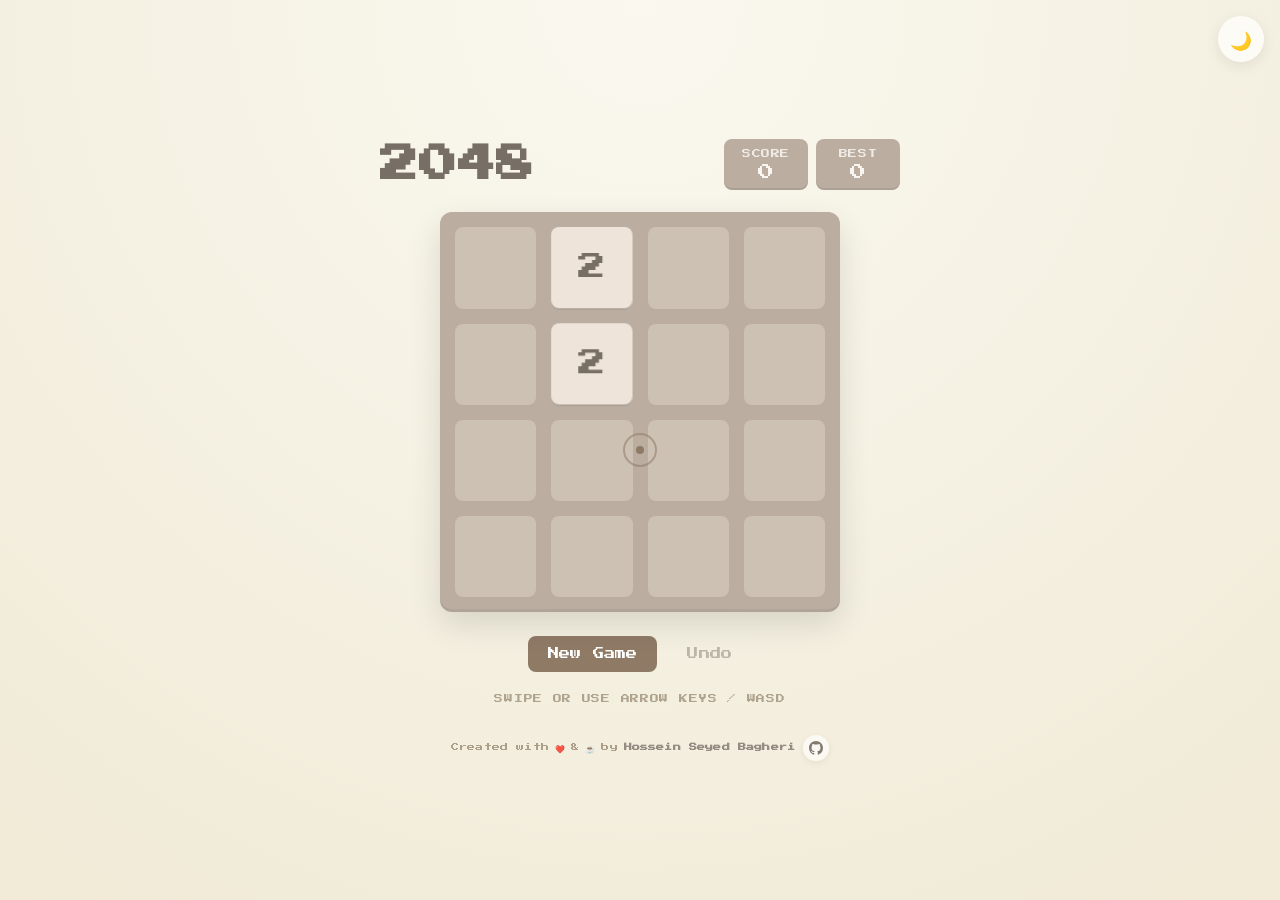
==== one-file-HTML/index.html @ 65c76508 "Create index.html" ====
<!DOCTYPE html>
<html lang="en">
<head>
  <meta charset="UTF-8">
  <meta
    name="viewport"
    content="width=device-width, initial-scale=1.0, maximum-scale=1.0, user-scalable=no, viewport-fit=cover"
  >

  <meta name="theme-color" content="#faf8ef" id="theme-color">
  <meta name="color-scheme" content="light dark">

  <title>2048</title>

  <link rel="preconnect" href="https://fonts.googleapis.com">
  <link rel="preconnect" href="https://fonts.gstatic.com" crossorigin>
  <link
    href="https://fonts.googleapis.com/css2?family=Press+Start+2P&display=swap"
    rel="stylesheet"
  >

  <style>
    /* =========================================================
       THEME VARIABLES
       ========================================================= */

    :root {
      --bg-1: #faf8ef;
      --bg-2: #f0ead6;

      --grid: #bbada0;
      --cell: #cdc1b4;

      --text: #776e65;
      --text-light: #f9f6f2;

      --btn-bg: #8f7a66;
      --btn-hover: #7f6a56;
      --btn-text: #ffffff;

      --credit: #a39680;

      --icon-bg: rgba(255, 255, 255, 0.7);
      --icon-color: #776e65;

      --icon-hover-bg: #8f7a66;
      --icon-hover-color: #ffffff;

      --selection-bg: #edc22e;
      --selection-color: #776e65;

      --board: 400px;
      --pad: 15px;
      --gap: 15px;
      --radius: 8px;

      --safe-top: env(safe-area-inset-top, 0px);
      --safe-right: env(safe-area-inset-right, 0px);
      --safe-bottom: env(safe-area-inset-bottom, 0px);
      --safe-left: env(safe-area-inset-left, 0px);
    }

    body.dark {
      --bg-1: #1a1814;
      --bg-2: #0f0e0b;

      --grid: #3a342c;
      --cell: #2a251f;

      --text: #e8ddc9;
      --text-light: #f9f6f2;

      --btn-bg: #4a4238;
      --btn-hover: #5a5248;
      --btn-text: #f0ead6;

      --credit: #8a7f6a;

      --icon-bg: rgba(255, 255, 255, 0.08);
      --icon-color: #e8ddc9;

      --icon-hover-bg: #4a4238;
      --icon-hover-color: #f0ead6;
    }

    /* =========================================================
       RESET
       ========================================================= */

    *,
    *::before,
    *::after {
      box-sizing: border-box;
      margin: 0;
      padding: 0;
    }

    html {
      min-height: 100%;
      background: var(--bg-2);
      overflow-x: hidden;
    }

    body {
      min-height: 100vh;
      min-height: 100dvh;

      padding:
        calc(20px + var(--safe-top))
        calc(16px + var(--safe-right))
        calc(20px + var(--safe-bottom))
        calc(16px + var(--safe-left));

      display: flex;
      flex-direction: column;
      align-items: center;
      justify-content: center;

      background:
        radial-gradient(
          circle at 50% 0%,
          var(--bg-1) 0%,
          var(--bg-2) 100%
        );

      color: var(--text);
      font-family: "Press Start 2P", cursive;

      -webkit-font-smoothing: antialiased;
      -webkit-tap-highlight-color: transparent;

      touch-action: manipulation;

      user-select: none;
      -webkit-user-select: none;

      transition:
        background 0.5s ease,
        color 0.5s ease;

      overflow-x: hidden;
    }

    ::selection {
      background: var(--selection-bg);
      color: var(--selection-color);
    }

    ::-moz-selection {
      background: var(--selection-bg);
      color: var(--selection-color);
    }

    button {
      font: inherit;
      border: 0;
      background: none;
      cursor: pointer;
      -webkit-tap-highlight-color: transparent;
    }

    button:focus-visible,
    a:focus-visible {
      outline: 3px solid var(--selection-bg);
      outline-offset: 3px;
    }

    button:disabled {
      opacity: 0.45;
      cursor: not-allowed;
      transform: none !important;
      box-shadow: none !important;
    }

    /* =========================================================
       CUSTOM CURSOR
       ========================================================= */

    .cursor-dot,
    .cursor-ring {
      display: none;

      position: fixed;
      top: 0;
      left: 0;

      pointer-events: none;
      z-index: 9999;

      transform: translate(-50%, -50%);
    }

    .cursor-dot {
      width: 8px;
      height: 8px;

      background: var(--btn-bg);
      border-radius: 50%;

      transition:
        width 0.2s ease,
        height 0.2s ease,
        background 0.3s ease;
    }

    .cursor-ring {
      width: 34px;
      height: 34px;

      border: 2px solid var(--btn-bg);
      border-radius: 50%;

      z-index: 9998;
      opacity: 0.55;

      transition:
        width 0.2s ease,
        height 0.2s ease,
        background 0.3s ease,
        border-color 0.3s ease;
    }

    body.cursor-hover .cursor-ring {
      width: 52px;
      height: 52px;
      background: rgba(143, 122, 102, 0.12);
    }

    body.cursor-hover .cursor-dot {
      width: 12px;
      height: 12px;
    }

    @media (min-width: 900px) and (hover: hover) and (pointer: fine) {
      body,
      button,
      a {
        cursor: none;
      }

      .cursor-dot,
      .cursor-ring {
        display: block;
      }
    }

    /* =========================================================
       THEME BUTTON
       ========================================================= */

    .theme-btn {
      position: fixed;

      top: calc(16px + var(--safe-top));
      right: calc(16px + var(--safe-right));

      width: 46px;
      height: 46px;

      display: flex;
      align-items: center;
      justify-content: center;

      background: var(--icon-bg);
      color: var(--icon-color);

      border-radius: 50%;

      font-size: 1.1rem;
      line-height: 1;

      backdrop-filter: blur(8px);
      -webkit-backdrop-filter: blur(8px);

      box-shadow:
        0 4px 14px rgba(0, 0, 0, 0.08);

      z-index: 50;

      transition:
        transform 0.25s ease,
        background 0.25s ease,
        color 0.25s ease;
    }

    .theme-btn:hover {
      transform: scale(1.1) rotate(-12deg);
      background: var(--icon-hover-bg);
      color: var(--icon-hover-color);
    }

    .theme-btn:active {
      transform: scale(0.94);
    }

    /* =========================================================
       APP
       ========================================================= */

    .app {
      display: flex;
      flex-direction: column;
      align-items: center;

      width: 100%;
      max-width: 520px;

      gap: clamp(14px, 3vw, 22px);
    }

    /* =========================================================
       HEADER
       ========================================================= */

    .header {
      display: flex;
      align-items: center;
      justify-content: space-between;

      width: 100%;

      gap: 12px;
      min-width: 0;
    }

    .title {
      font-size: clamp(1.6rem, 6vw, 2.4rem);

      color: var(--text);

      letter-spacing: 0.02em;
      line-height: 1.1;
    }

    .scores {
      display: flex;
      gap: 8px;
      flex-shrink: 0;
    }

    .score-box {
      position: relative;

      background: var(--grid);
      color: var(--text-light);

      padding: 10px 14px;
      border-radius: 8px;

      min-width: 84px;

      text-align: center;

      box-shadow:
        inset 0 -2px 0 rgba(0, 0, 0, 0.08);
    }

    .score-label {
      display: block;

      font-size: 0.55rem;
      letter-spacing: 0.06em;

      margin-bottom: 6px;

      opacity: 0.85;
    }

    .score-value {
      display: block;

      font-size: 1rem;
      line-height: 1;

      transition: transform 0.2s ease;
    }

    .score-value.bump {
      animation: score-bump 0.28s ease;
    }

    @keyframes score-bump {
      0% {
        transform: scale(1);
      }

      50% {
        transform: scale(1.22);
      }

      100% {
        transform: scale(1);
      }
    }

    /* =========================================================
       SCORE FLOAT
       ========================================================= */

    .score-float {
      position: absolute;

      left: 50%;
      top: 8px;

      transform: translateX(-50%);

      font-size: 0.7rem;

      color: var(--text-light);

      font-weight: bold;

      pointer-events: none;
      white-space: nowrap;

      animation: score-float 0.7s ease-out forwards;
    }

    @keyframes score-float {
      0% {
        opacity: 0;
        transform: translate(-50%, 0);
      }

      20% {
        opacity: 1;
      }

      100% {
        opacity: 0;
        transform: translate(-50%, -22px);
      }
    }

    /* =========================================================
       BOARD
       ========================================================= */

    .board {
      position: relative;

      width: var(--board);
      height: var(--board);

      padding: var(--pad);

      background: var(--grid);

      border-radius: 12px;

      display: grid;

      grid-template-columns: repeat(4, 1fr);
      grid-template-rows: repeat(4, 1fr);

      gap: var(--gap);

      touch-action: none;

      box-shadow:
        0 12px 32px rgba(0, 0, 0, 0.12),
        inset 0 -3px 0 rgba(0, 0, 0, 0.06);

      transition:
        background 0.5s ease,
        box-shadow 0.5s ease;

      overflow: hidden;
    }

    .cell {
      background: var(--cell);

      border-radius: 8px;

      transition:
        background 0.5s ease;
    }

    /* =========================================================
       TILE LAYER
       ========================================================= */

    .tiles {
      position: absolute;

      inset: 0;

      pointer-events: none;

      border-radius: 12px;

      overflow: hidden;
    }

    .tile {
      position: absolute;

      top: 0;
      left: 0;

      width: 0;
      height: 0;

      transition:
        transform 120ms ease-in-out;

      will-change: transform;
    }

    .tile-inner {
      width: 100%;
      height: 100%;

      display: flex;

      align-items: center;
      justify-content: center;

      border-radius: 8px;

      line-height: 1;
      letter-spacing: -0.02em;

      font-size: var(--tile-font-size, 24px);

      box-shadow:
        0 2px 0 rgba(0, 0, 0, 0.08);

      backface-visibility: hidden;

      transition:
        background 0.5s ease,
        color 0.5s ease;
    }

    /* =========================================================
       TILE COLORS
       ========================================================= */

    .tile-2 .tile-inner {
      background: #eee4da;
      color: #776e65;
    }

    .tile-4 .tile-inner {
      background: #ede0c8;
      color: #776e65;
    }

    .tile-8 .tile-inner {
      background: #f2b179;
      color: #f9f6f2;
    }

    .tile-16 .tile-inner {
      background: #f59563;
      color: #f9f6f2;
    }

    .tile-32 .tile-inner {
      background: #f67c5f;
      color: #f9f6f2;
    }

    .tile-64 .tile-inner {
      background: #f65e3b;
      color: #f9f6f2;
    }

    .tile-128 .tile-inner {
      background: #edcf72;
      color: #f9f6f2;
    }

    .tile-256 .tile-inner {
      background: #edcc61;
      color: #f9f6f2;
    }

    .tile-512 .tile-inner {
      background: #edc850;
      color: #f9f6f2;
    }

    .tile-1024 .tile-inner {
      background: #edc53f;
      color: #f9f6f2;
    }

    .tile-2048 .tile-inner {
      background: #edc22e;
      color: #f9f6f2;

      box-shadow:
        0 0 24px rgba(237, 194, 46, 0.6),
        0 0 48px rgba(237, 194, 46, 0.3);
    }

    .tile-4096 .tile-inner {
      background: #3c3a32;
      color: #f9f6f2;
    }

    .tile-8192 .tile-inner {
      background: #1e1c18;
      color: #f9f6f2;
    }

    /* =========================================================
       TILE ANIMATIONS
       ========================================================= */

    .tile-new .tile-inner {
      animation: tile-appear 180ms ease-out;
    }

    @keyframes tile-appear {
      from {
        opacity: 0;
        transform: scale(0.4);
      }

      to {
        opacity: 1;
        transform: scale(1);
      }
    }

    .tile-merged .tile-inner {
      animation: tile-pop 220ms ease-out;
    }

    @keyframes tile-pop {
      0% {
        transform: scale(1);
      }

      45% {
        transform: scale(1.18);
      }

      100% {
        transform: scale(1);
      }
    }

    /* =========================================================
       MESSAGE OVERLAY
       ========================================================= */

    .message {
      position: absolute;

      inset: 0;

      display: flex;

      flex-direction: column;

      align-items: center;
      justify-content: center;

      gap: 20px;

      background: rgba(238, 228, 218, 0.82);

      backdrop-filter: blur(4px);
      -webkit-backdrop-filter: blur(4px);

      border-radius: 12px;

      z-index: 30;

      opacity: 0;
      visibility: hidden;
      pointer-events: none;

      transition:
        opacity 0.3s ease,
        visibility 0.3s ease;
    }

    body.dark .message {
      background: rgba(26, 24, 20, 0.85);
    }

    .message.active {
      opacity: 1;
      visibility: visible;
      pointer-events: auto;
    }

    .message-text {
      font-size: clamp(1.1rem, 4vw, 1.4rem);

      color: var(--text);

      text-align: center;

      padding: 0 12px;

      line-height: 1.4;
    }

    .message-buttons {
      display: flex;

      flex-wrap: wrap;

      gap: 8px;

      justify-content: center;

      padding: 0 12px;
    }

    /* =========================================================
       BUTTONS
       ========================================================= */

    .btn {
      background: var(--btn-bg);
      color: var(--btn-text);

      padding: 12px 20px;

      border-radius: 8px;

      font-size: 0.7rem;
      line-height: 1;

      letter-spacing: 0.02em;

      transition:
        background 0.2s ease,
        transform 0.15s ease,
        box-shadow 0.2s ease;
    }

    .btn:hover {
      background: var(--btn-hover);

      transform: translateY(-2px);

      box-shadow:
        0 6px 14px rgba(0, 0, 0, 0.14);
    }

    .btn:active {
      transform: translateY(0) scale(0.97);
    }

    .btn.secondary {
      background: transparent;

      color: var(--text);

      box-shadow:
        inset 0 0 0 2px var(--grid);
    }

    .btn.secondary:hover {
      background: var(--grid);

      color: var(--text-light);

      box-shadow:
        inset 0 0 0 2px var(--grid);
    }

    .controls {
      display: flex;

      gap: 10px;

      align-items: center;
      justify-content: center;

      flex-wrap: wrap;

      margin-top: 2px;
    }

    /* =========================================================
       HINT
       ========================================================= */

    .hint {
      color: var(--credit);

      font-size: 0.55rem;

      letter-spacing: 0.08em;

      text-transform: uppercase;

      text-align: center;

      opacity: 0.85;
    }

    /* =========================================================
       CREDIT
       ========================================================= */

    .credit {
      display: inline-flex;

      flex-wrap: wrap;

      align-items: center;
      justify-content: center;

      gap: 6px;

      margin-top: clamp(4px, 2vw, 10px);

      color: var(--credit);

      font-size: 0.5rem;

      letter-spacing: 0.02em;

      line-height: 1.6;

      text-align: center;

      opacity: 0.9;
    }

    .heart,
    .coffee {
      display: inline-block;

      font-size: 1em;

      line-height: 1;

      transform-origin: center;
    }

    .heart {
      animation: heart-beat 1.8s ease-in-out infinite;
    }

    .coffee {
      animation: coffee-bob 2.6s ease-in-out infinite;
    }

    @keyframes heart-beat {
      0%,
      100% {
        transform: scale(1);
      }

      15% {
        transform: scale(1.25);
      }

      30% {
        transform: scale(1);
      }

      45% {
        transform: scale(1.15);
      }
    }

    @keyframes coffee-bob {
      0%,
      100% {
        transform: translateY(0) rotate(0deg);
      }

      40% {
        transform: translateY(-2px) rotate(-6deg);
      }

      70% {
        transform: translateY(0) rotate(3deg);
      }
    }

    .credit-name {
      color: var(--text);

      font-weight: bold;

      opacity: 0.85;
    }

    /* =========================================================
       GITHUB LINK
       ========================================================= */

    .github-link {
      display: inline-flex;

      align-items: center;
      justify-content: center;

      width: 26px;
      height: 26px;

      margin-left: 2px;

      color: var(--icon-color);

      background: var(--icon-bg);

      border-radius: 50%;

      text-decoration: none;

      box-shadow:
        0 2px 8px rgba(0, 0, 0, 0.08);

      backdrop-filter: blur(6px);
      -webkit-backdrop-filter: blur(6px);

      transition:
        transform 0.25s ease,
        background 0.25s ease,
        color 0.25s ease;
    }

    .github-link:hover {
      transform: scale(1.15) rotate(-6deg);

      background: var(--icon-hover-bg);
      color: var(--icon-hover-color);
    }

    .github-link:active {
      transform: scale(0.94);
    }

    .github-link svg {
      display: block;

      width: 14px;
      height: 14px;

      fill: currentColor;
    }

    /* =========================================================
       RESPONSIVE
       ========================================================= */

    @media (max-width: 500px) {
      :root {
        --board: 340px;
        --pad: 12px;
        --gap: 12px;
      }

      .score-box {
        min-width: 72px;
        padding: 8px 10px;
      }

      .score-value {
        font-size: 0.9rem;
      }
    }

    @media (max-width: 400px) {
      :root {
        --board: 300px;
        --pad: 10px;
        --gap: 10px;
      }

      .title {
        font-size: 1.4rem;
      }

      .score-label {
        font-size: 0.5rem;
      }

      .score-value {
        font-size: 0.85rem;
      }

      .btn {
        font-size: 0.6rem;
        padding: 10px 14px;
      }

      .credit {
        font-size: 0.45rem;
      }
    }

    @media (max-width: 340px) {
      :root {
        --board: 260px;
        --pad: 8px;
        --gap: 8px;
      }

      .credit {
        font-size: 0.42rem;
        gap: 4px;
      }

      .github-link {
        width: 22px;
        height: 22px;
      }

      .github-link svg {
        width: 12px;
        height: 12px;
      }
    }

    /* Short viewports */

    @media (max-height: 700px) and (min-width: 500px) {
      :root {
        --board: 340px;
        --pad: 12px;
        --gap: 12px;
      }
    }

    @media (max-height: 600px) {
      :root {
        --board: 280px;
        --pad: 10px;
        --gap: 10px;
      }

      .hint,
      .credit {
        font-size: 0.42rem;
      }
    }

    /* =========================================================
       REDUCED MOTION
       ========================================================= */

    @media (prefers-reduced-motion: reduce) {
      *,
      *::before,
      *::after {
        animation-duration: 0.01ms !important;
        animation-iteration-count: 1 !important;
        transition-duration: 0.01ms !important;
      }

      .heart,
      .coffee {
        animation: none;
      }

      .tile {
        transition: none;
      }
    }
  </style>
</head>

<body>

  <!-- CUSTOM CURSOR -->
  <div
    class="cursor-dot"
    id="cursor-dot"
    aria-hidden="true"
  ></div>

  <div
    class="cursor-ring"
    id="cursor-ring"
    aria-hidden="true"
  ></div>

  <!-- THEME TOGGLE -->
  <button
    type="button"
    class="theme-btn interactive"
    id="theme-btn"
    aria-label="Switch to dark theme"
    title="Switch to dark theme"
  >
    🌙
  </button>

  <main class="app">

    <!-- HEADER -->
    <header class="header">

      <h1 class="title">2048</h1>

      <div class="scores">

        <div
          class="score-box"
          id="score-box"
        >
          <span class="score-label">SCORE</span>

          <span
            class="score-value"
            id="score"
          >
            0
          </span>
        </div>

        <div class="score-box">

          <span class="score-label">BEST</span>

          <span
            class="score-value"
            id="best"
          >
            0
          </span>

        </div>

      </div>

    </header>

    <!-- BOARD -->
    <div
      class="board"
      id="board"
      role="application"
      aria-label="2048 game board"
      aria-keyshortcuts="ArrowUp ArrowDown ArrowLeft ArrowRight W A S D"
    >

      <!-- GRID CELLS -->
      <div class="cell"></div>
      <div class="cell"></div>
      <div class="cell"></div>
      <div class="cell"></div>

      <div class="cell"></div>
      <div class="cell"></div>
      <div class="cell"></div>
      <div class="cell"></div>

      <div class="cell"></div>
      <div class="cell"></div>
      <div class="cell"></div>
      <div class="cell"></div>

      <div class="cell"></div>
      <div class="cell"></div>
      <div class="cell"></div>
      <div class="cell"></div>

      <!-- TILE LAYER -->
      <div
        class="tiles"
        id="tiles"
        aria-hidden="true"
      ></div>

      <!-- MESSAGE -->
      <div
        class="message"
        id="message"
        aria-live="polite"
      >

        <p
          class="message-text"
          id="message-text"
        >
          Game Over!
        </p>

        <div class="message-buttons">

          <button
            type="button"
            class="btn"
            id="message-btn"
          >
            Try Again
          </button>

          <button
            type="button"
            class="btn secondary"
            id="continue-btn"
            hidden
          >
            Keep Going
          </button>

        </div>

      </div>

    </div>

    <!-- CONTROLS -->
    <div class="controls">

      <button
        type="button"
        class="btn interactive"
        id="new-game"
      >
        New Game
      </button>

      <button
        type="button"
        class="btn secondary interactive"
        id="undo"
        disabled
      >
        Undo
      </button>

    </div>

    <!-- HINT -->
    <p class="hint">
      Swipe or use Arrow Keys / WASD
    </p>

    <!-- CREDIT -->
    <p class="credit">

      <span>Created with</span>

      <span
        class="heart"
        role="img"
        aria-label="love"
      >
        ❤️
      </span>

      <span>&amp;</span>

      <span
        class="coffee"
        role="img"
        aria-label="coffee"
      >
        ☕
      </span>

      <span>by</span>

      <span class="credit-name">
        Hossein Seyed Bagheri
      </span>

      <a
        class="github-link interactive"
        href="https://github.com/hosseinb1111/Random-Adventure-Generator"
        target="_blank"
        rel="noopener noreferrer"
        aria-label="View project on GitHub"
        title="View on GitHub"
      >

        <svg
          xmlns="http://www.w3.org/2000/svg"
          viewBox="0 0 16 16"
          aria-hidden="true"
          focusable="false"
        >
          <path
            d="M8 0C3.58 0 0 3.58 0 8c0 3.54 2.29 6.53 5.47 7.59.4.07.55-.17.55-.38 0-.19-.01-.82-.01-1.49-2.01.37-2.53-.49-2.69-.94-.09-.23-.48-.94-.82-1.13-.28-.15-.68-.52-.01-.53.63-.01 1.08.58 1.23.82.72 1.21 1.87.87 2.33.66.07-.52.28-.87.51-1.07-1.78-.2-3.64-.89-3.64-3.95 0-.87.31-1.59.82-2.15-.08-.2-.36-1.02.08-2.12 0 0 .67-.21 2.2.82.64-.18 1.32-.27 2-.27.68 0 1.36.09 2 .27 1.53-1.04 2.2-.82 2.2-.82.44 1.1.16 1.92.08 2.12.51.56.82 1.27.82 2.15 0 3.07-1.87 3.75-3.65 3.95.29.25.54.73.54 1.48 0 1.07-.01 1.93-.01 2.2 0 .21.15.46.55.38A8.01 8.01 0 0 0 16 8c0-4.42-3.58-8-8-8z"
          />
        </svg>

      </a>

    </p>

  </main>

  <script>
    (() => {
      "use strict";

      /* =========================================================
         CONFIG
         ========================================================= */

      const SIZE = 4;

      const STORAGE_BEST = "game2048-best";
      const STORAGE_THEME = "game2048-theme";

      const SLIDE_MS = 120;

      const reducedMotion = window.matchMedia(
        "(prefers-reduced-motion: reduce)"
      ).matches;

      /* =========================================================
         DOM
         ========================================================= */

      const tilesLayer = document.getElementById("tiles");
      const boardEl = document.getElementById("board");

      const scoreEl = document.getElementById("score");
      const bestEl = document.getElementById("best");

      const scoreBoxEl = document.getElementById("score-box");

      const messageEl = document.getElementById("message");
      const messageText = document.getElementById("message-text");

      const messageBtn = document.getElementById("message-btn");
      const continueBtn = document.getElementById("continue-btn");

      const newGameBtn = document.getElementById("new-game");
      const undoBtn = document.getElementById("undo");

      const themeBtn = document.getElementById("theme-btn");
      const themeColorMeta = document.getElementById("theme-color");

      const cursorDot = document.getElementById("cursor-dot");
      const cursorRing = document.getElementById("cursor-ring");

      /* =========================================================
         STATE
         ========================================================= */

      let tiles = [];

      let nextId = 1;

      let score = 0;
      let bestScore = 0;

      let gameOver = false;
      let won = false;
      let keepPlaying = false;

      let previousState = null;

      let isAnimating = false;

      const tileEls = new Map();

      /* =========================================================
         STORAGE
         ========================================================= */

      function loadBest() {
        try {
          const raw = localStorage.getItem(STORAGE_BEST);

          const value = Number.parseInt(
            raw ?? "0",
            10
          );

          if (
            Number.isFinite(value) &&
            value >= 0
          ) {
            bestScore = value;
          }

        } catch (_) {
          // Ignore storage errors.
        }

        bestEl.textContent = bestScore.toLocaleString();
      }

      function saveBest() {
        try {
          localStorage.setItem(
            STORAGE_BEST,
            String(bestScore)
          );
        } catch (_) {
          // Ignore storage errors.
        }
      }

      function loadTheme() {
        let dark = false;

        try {
          dark =
            localStorage.getItem(STORAGE_THEME) === "dark";
        } catch (_) {
          // Ignore storage errors.
        }

        applyTheme(dark);
      }

      function saveTheme(isDark) {
        try {
          localStorage.setItem(
            STORAGE_THEME,
            isDark ? "dark" : "light"
          );
        } catch (_) {
          // Ignore storage errors.
        }
      }

      function applyTheme(isDark) {
        document.body.classList.toggle(
          "dark",
          isDark
        );

        themeBtn.textContent = isDark
          ? "☀️"
          : "🌙";

        themeBtn.setAttribute(
          "aria-label",
          isDark
            ? "Switch to light theme"
            : "Switch to dark theme"
        );

        themeBtn.setAttribute(
          "title",
          isDark
            ? "Switch to light theme"
            : "Switch to dark theme"
        );

        if (themeColorMeta) {
          themeColorMeta.content = isDark
            ? "#0f0e0b"
            : "#faf8ef";
        }
      }

      /* =========================================================
         HELPERS
         ========================================================= */

      function tileAt(row, col) {
        return (
          tiles.find(
            tile =>
              tile.row === row &&
              tile.col === col
          ) || null
        );
      }

      function tileById(id) {
        return (
          tiles.find(
            tile => tile.id === id
          ) || null
        );
      }

      /*
        IMPORTANT:
        Snapshot is created BEFORE a move mutates the board.
        This is the main Undo bug fixed from the original code.
      */

      function snapshot() {
        return {
          tiles: tiles.map(tile => ({
            id: tile.id,
            value: tile.value,
            row: tile.row,
            col: tile.col,
            isNew: false
          })),

          score,
          nextId,

          gameOver,
          won,
          keepPlaying
        };
      }

      /* =========================================================
         RANDOM TILE
         ========================================================= */

      function addRandomTile() {
        const empty = [];

        for (let row = 0; row < SIZE; row++) {
          for (let col = 0; col < SIZE; col++) {
            if (!tileAt(row, col)) {
              empty.push({ row, col });
            }
          }
        }

        if (!empty.length) {
          return null;
        }

        const spot =
          empty[
            Math.floor(
              Math.random() * empty.length
            )
          ];

        const tile = {
          id: nextId++,

          value:
            Math.random() < 0.9
              ? 2
              : 4,

          row: spot.row,
          col: spot.col,

          isNew: true
        };

        tiles.push(tile);

        return tile;
      }

      /* =========================================================
         TILE GEOMETRY
         ========================================================= */

      function getBoardGeometry() {
        const styles =
          getComputedStyle(boardEl);

        const pad =
          Number.parseFloat(
            styles.paddingLeft
          ) || 0;

        const gap =
          Number.parseFloat(
            styles.columnGap
          ) || 0;

        const cellSize =
          (
            boardEl.clientWidth -
            pad * 2 -
            gap * (SIZE - 1)
          ) / SIZE;

        return {
          pad,
          gap,
          cellSize
        };
      }

      function syncTileGeometry() {
        const {
          pad,
          gap,
          cellSize
        } = getBoardGeometry();

        for (const tile of tiles) {
          const el = tileEls.get(
            tile.id
          );

          if (!el) {
            continue;
          }

          let fontScale = 0.34;

          if (tile.value >= 10000) {
            fontScale = 0.17;
          } else if (tile.value >= 1000) {
            fontScale = 0.20;
          } else if (tile.value >= 100) {
            fontScale = 0.26;
          }

          el.style.width =
            `${cellSize}px`;

          el.style.height =
            `${cellSize}px`;

          el.style.setProperty(
            "--tile-font-size",
            `${Math.max(
              14,
              cellSize * fontScale
            )}px`
          );

          const x =
            pad +
            tile.col *
              (cellSize + gap);

          const y =
            pad +
            tile.row *
              (cellSize + gap);

          el.style.transform =
            `translate(${x}px, ${y}px)`;
        }
      }

      /* =========================================================
         TILE DOM
         ========================================================= */

      function createTileEl(tile) {
        const el =
          document.createElement(
            "div"
          );

        el.className =
          `tile tile-${Math.min(
            tile.value,
            8192
          )}`;

        el.dataset.value =
          String(tile.value);

        el.dataset.id =
          String(tile.id);

        const inner =
          document.createElement(
            "div"
          );

        inner.className =
          "tile-inner";

        inner.textContent =
          tile.value;

        el.appendChild(inner);

        if (
          tile.isNew &&
          !reducedMotion
        ) {
          el.classList.add(
            "tile-new"
          );
        }

        return el;
      }

      function updateTileEl(
        el,
        tile
      ) {
        if (
          el.dataset.value !==
          String(tile.value)
        ) {
          el.dataset.value =
            String(tile.value);

          el.className =
            `tile tile-${Math.min(
              tile.value,
              8192
            )}`;

          const inner =
            el.firstElementChild;

          if (inner) {
            inner.textContent =
              tile.value;
          }
        }
      }

      function renderTiles() {
        const currentIds =
          new Set(
            tiles.map(
              tile => tile.id
            )
          );

        /* Remove orphan DOM tiles */

        for (
          const [id, el]
          of tileEls
        ) {
          if (
            !currentIds.has(id)
          ) {
            el.remove();
            tileEls.delete(id);
          }
        }

        /* Create/update tiles */

        for (const tile of tiles) {
          let el =
            tileEls.get(
              tile.id
            );

          if (!el) {
            el =
              createTileEl(tile);

            tileEls.set(
              tile.id,
              el
            );

            tilesLayer.appendChild(
              el
            );
          } else {
            updateTileEl(
              el,
              tile
            );
          }
        }

        syncTileGeometry();
      }

      /* =========================================================
         SCORE
         ========================================================= */

      function setScore(
        newScore,
        animate = true
      ) {
        score =
          Math.max(
            0,
            newScore
          );

        scoreEl.textContent =
          score.toLocaleString();

        if (
          animate &&
          !reducedMotion
        ) {
          scoreEl.classList.remove(
            "bump"
          );

          void scoreEl.offsetWidth;

          scoreEl.classList.add(
            "bump"
          );
        }

        if (
          score > bestScore
        ) {
          bestScore =
            score;

          bestEl.textContent =
            bestScore.toLocaleString();

          saveBest();
        }
      }

      function flashScore(
        points
      ) {
        if (!points) {
          return;
        }

        const pop =
          document.createElement(
            "span"
          );

        pop.className =
          "score-float";

        pop.textContent =
          `+${points.toLocaleString()}`;

        scoreBoxEl.appendChild(
          pop
        );

        window.setTimeout(
          () => pop.remove(),
          750
        );
      }

      /* =========================================================
         MOVEMENT
         ========================================================= */

      const VECTORS = {
        up: {
          dr: -1,
          dc: 0
        },

        down: {
          dr: 1,
          dc: 0
        },

        left: {
          dr: 0,
          dc: -1
        },

        right: {
          dr: 0,
          dc: 1
        }
      };

      /*
        Returns tiles from the side closest to
        the direction of movement.

        This makes merge processing deterministic
        and prevents several edge-case merge bugs.
      */

      function getLineTiles(
        direction,
        line
      ) {
        const vertical =
          direction === "up" ||
          direction === "down";

        const result =
          tiles.filter(tile => {
            return vertical
              ? tile.col === line
              : tile.row === line;
          });

        const axis =
          vertical
            ? "row"
            : "col";

        result.sort(
          (a, b) => {
            if (
              direction === "up" ||
              direction === "left"
            ) {
              return (
                a[axis] -
                b[axis]
              );
            }

            return (
              b[axis] -
              a[axis]
            );
          }
        );

        return result;
      }

      function destination(
        direction,
        line,
        index
      ) {
        if (
          direction === "up"
        ) {
          return {
            row: index,
            col: line
          };
        }

        if (
          direction === "down"
        ) {
          return {
            row:
              SIZE -
              1 -
              index,
            col: line
          };
        }

        if (
          direction === "left"
        ) {
          return {
            row: line,
            col: index
          };
        }

        return {
          row: line,
          col:
            SIZE -
            1 -
            index
        };
      }

      function move(
        direction
      ) {
        if (
          isAnimating ||
          gameOver
        ) {
          return;
        }

        const vector =
          VECTORS[
            direction
          ];

        if (!vector) {
          return;
        }

        /*
          Snapshot MUST happen here,
          before anything changes.
        */

        const before =
          snapshot();

        const losers =
          new Set();

        const winners =
          new Map();

        /*
          Logical values are separate from tile.value
          because the DOM should keep showing the
          old value during the slide phase.
        */

        const logicalValues =
          new Map(
            tiles.map(
              tile => [
                tile.id,
                tile.value
              ]
            )
          );

        let moved = false;
        let gainedPoints = 0;

        /*
          Process each row/column independently.
        */

        for (
          let line = 0;
          line < SIZE;
          line++
        ) {
          const lineTiles =
            getLineTiles(
              direction,
              line
            );

          let writeIndex = 0;

          let lastTile = null;
          let lastMerged = false;

          for (
            const tile
            of lineTiles
          ) {
            const value =
              logicalValues.get(
                tile.id
              );

            /*
              First tile in the line.
            */

            if (!lastTile) {
              const dest =
                destination(
                  direction,
                  line,
                  writeIndex++
                );

              if (
                tile.row !==
                  dest.row ||
                tile.col !==
                  dest.col
              ) {
                moved = true;
              }

              tile.row =
                dest.row;

              tile.col =
                dest.col;

              lastTile =
                tile;

              lastMerged =
                false;

              continue;
            }

            const lastValue =
              logicalValues.get(
                lastTile.id
              );

            /*
              Merge into previous tile.
            */

            if (
              !lastMerged &&
              lastValue === value
            ) {
              const dest = {
                row:
                  lastTile.row,

                col:
                  lastTile.col
              };

              moved = true;

              losers.add(
                tile.id
              );

              const newValue =
                value * 2;

              logicalValues.set(
                lastTile.id,
                newValue
              );

              winners.set(
                lastTile.id,
                newValue
              );

              gainedPoints +=
                newValue;

              /*
                The consumed tile travels
                into the same location as
                its merge partner before it
                gets removed.
              */

              tile.row =
                dest.row;

              tile.col =
                dest.col;

              /*
                Prevent a just-created merge
                from merging a second time
                during the same move.
              */

              lastMerged = true;
            } else {
              /*
                Normal movement.
              */

              const dest =
                destination(
                  direction,
                  line,
                  writeIndex++
                );

              if (
                tile.row !==
                  dest.row ||
                tile.col !==
                  dest.col
              ) {
                moved = true;
              }

              tile.row =
                dest.row;

              tile.col =
                dest.col;

              lastTile =
                tile;

              lastMerged =
                false;
            }
          }
        }

        /*
          No board change:
          do absolutely nothing.
        */

        if (!moved) {
          return;
        }

        /*
          This is now the true Undo point.
        */

        previousState =
          before;

        undoBtn.disabled =
          false;

        isAnimating =
          true;

        /*
          PHASE 1:
          tiles slide to their new locations.
        */

        renderTiles();

        /*
          PHASE 2:
          remove merged tiles, update winner values,
          add the random tile, then evaluate the game.
        */

        window.setTimeout(
          () => {
            applyMerges(
              losers,
              winners,
              gainedPoints
            );

            /*
              Existing tiles are no longer "new".
            */

            for (
              const tile
              of tiles
            ) {
              tile.isNew =
                false;
            }

            /*
              Add one new tile
              after every valid move.
            */

            const newTile =
              addRandomTile();

            renderTiles();

            if (newTile) {
              const newEl =
                tileEls.get(
                  newTile.id
                );

              if (
                !reducedMotion &&
                newEl
              ) {
                window.setTimeout(
                  () => {
                    newEl.classList.remove(
                      "tile-new"
                    );
                  },
                  220
                );
              } else if (
                newEl
              ) {
                newEl.classList.remove(
                  "tile-new"
                );
              }

              newTile.isNew =
                false;
            }

            checkGameState();

            isAnimating =
              false;
          },
          reducedMotion
            ? 0
            : SLIDE_MS
        );
      }

      /* =========================================================
         MERGE APPLICATION
         ========================================================= */

      function applyMerges(
        losers,
        winners,
        gainedPoints
      ) {
        /*
          Remove consumed tiles.
        */

        tiles =
          tiles.filter(
            tile =>
              !losers.has(
                tile.id
              )
          );

        /*
          Update winner values.
        */

        for (
          const [
            id,
            newValue
          ]
          of winners
        ) {
          const tile =
            tileById(id);

          if (!tile) {
            continue;
          }

          tile.value =
            newValue;

          const el =
            tileEls.get(id);

          if (!el) {
            continue;
          }

          el.dataset.value =
            String(newValue);

          el.className =
            `tile tile-${Math.min(
              newValue,
              8192
            )}`;

          const inner =
            el.firstElementChild;

          if (inner) {
            inner.textContent =
              newValue;
          }

          /*
            Animate merged tile.
          */

          if (!reducedMotion) {
            void el.offsetWidth;

            el.classList.add(
              "tile-merged"
            );

            window.setTimeout(
              () => {
                el.classList.remove(
                  "tile-merged"
                );
              },
              260
            );
          }

          /*
            2048 win detection.
            >= 2048 also handles games
            that somehow create higher values.
          */

          if (
            newValue >= 2048 &&
            !won
          ) {
            won = true;
          }
        }

        /*
          Add score from merges.
        */

        if (
          gainedPoints > 0
        ) {
          setScore(
            score +
              gainedPoints
          );

          flashScore(
            gainedPoints
          );
        }
      }

      /* =========================================================
         GAME STATE
         ========================================================= */

      function canMove() {
        /*
          Empty spaces mean there is
          definitely another move possible.
        */

        if (
          tiles.length <
          SIZE * SIZE
        ) {
          return true;
        }

        for (
          let row = 0;
          row < SIZE;
          row++
        ) {
          for (
            let col = 0;
            col < SIZE;
            col++
          ) {
            const tile =
              tileAt(
                row,
                col
              );

            if (!tile) {
              return true;
            }

            const right =
              col <
              SIZE - 1
                ? tileAt(
                    row,
                    col + 1
                  )
                : null;

            const down =
              row <
              SIZE - 1
                ? tileAt(
                    row + 1,
                    col
                  )
                : null;

            if (
              right &&
              right.value ===
                tile.value
            ) {
              return true;
            }

            if (
              down &&
              down.value ===
                tile.value
            ) {
              return true;
            }
          }
        }

        return false;
      }

      function checkGameState() {
        /*
          Win has priority over Game Over.
        */

        if (
          won &&
          !keepPlaying
        ) {
          gameOver = false;

          showMessage(
            "🎉 You Win!",
            "New Game",
            true
          );

          return;
        }

        if (!canMove()) {
          gameOver = true;

          showMessage(
            "Game Over!",
            "Try Again",
            false
          );
        }
      }

      function showMessage(
        text,
        primaryLabel,
        isWin
      ) {
        messageText.textContent =
          text;

        messageBtn.textContent =
          primaryLabel;

        continueBtn.hidden =
          !isWin;

        messageEl.classList.add(
          "active"
        );
      }

      function hideMessage() {
        messageEl.classList.remove(
          "active"
        );

        continueBtn.hidden =
          true;
      }

      /* =========================================================
         GAME INITIALIZATION
         ========================================================= */

      function clearBoardDom() {
        tilesLayer.replaceChildren();
        tileEls.clear();
      }

      function initGame() {
        clearBoardDom();

        tiles = [];

        nextId = 1;

        score = 0;

        gameOver = false;
        won = false;
        keepPlaying = false;

        previousState = null;

        isAnimating = false;

        scoreEl.textContent =
          "0";

        bestEl.textContent =
          bestScore.toLocaleString();

        undoBtn.disabled =
          true;

        hideMessage();

        /*
          Initial two tiles.
        */

        addRandomTile();
        addRandomTile();

        renderTiles();

        /*
          Remove "new tile" state
          after the opening animation.
        */

        window.setTimeout(
          () => {
            for (
              const tile
              of tiles
            ) {
              tile.isNew =
                false;

              const el =
                tileEls.get(
                  tile.id
                );

              if (el) {
                el.classList.remove(
                  "tile-new"
                );
              }
            }
          },
          220
        );
      }

      /* =========================================================
         UNDO
         ========================================================= */

      function undo() {
        if (
          !previousState ||
          isAnimating
        ) {
          return;
        }

        const state =
          previousState;

        previousState =
          null;

        clearBoardDom();

        tiles =
          state.tiles.map(
            tile => ({
              ...tile,
              isNew: false
            })
          );

        nextId =
          state.nextId;

        score =
          state.score;

        gameOver =
          state.gameOver;

        won =
          state.won;

        keepPlaying =
          state.keepPlaying;

        scoreEl.textContent =
          score.toLocaleString();

        undoBtn.disabled =
          true;

        hideMessage();

        renderTiles();
      }

      /* =========================================================
         KEYBOARD
         ========================================================= */

      const KEY_MAP = {
        ArrowUp: "up",
        ArrowDown: "down",
        ArrowLeft: "left",
        ArrowRight: "right",

        w: "up",
        W: "up",

        s: "down",
        S: "down",

        a: "left",
        A: "left",

        d: "right",
        D: "right",

        k: "up",
        j: "down",
        h: "left",
        l: "right"
      };

      document.addEventListener(
        "keydown",
        event => {
          const direction =
            KEY_MAP[
              event.key
            ];

          if (!direction) {
            return;
          }

          const active =
            document.activeElement;

          /*
            Don't hijack typing fields.
          */

          if (
            active &&
            [
              "INPUT",
              "TEXTAREA",
              "SELECT"
            ].includes(
              active.tagName
            )
          ) {
            return;
          }

          event.preventDefault();

          move(direction);
        }
      );

      /* =========================================================
         TOUCH
         ========================================================= */

      let touchStartX = 0;
      let touchStartY = 0;
      let touchStartTime = 0;

      boardEl.addEventListener(
        "touchstart",
        event => {
          if (
            event.touches.length !==
            1
          ) {
            return;
          }

          touchStartX =
            event.touches[0]
              .clientX;

          touchStartY =
            event.touches[0]
              .clientY;

          touchStartTime =
            performance.now();
        },
        {
          passive: true
        }
      );

      boardEl.addEventListener(
        "touchmove",
        event => {
          if (
            event.cancelable
          ) {
            event.preventDefault();
          }
        },
        {
          passive: false
        }
      );

      boardEl.addEventListener(
        "touchend",
        event => {
          if (
            !event.changedTouches.length
          ) {
            return;
          }

          const touch =
            event.changedTouches[0];

          const dx =
            touch.clientX -
            touchStartX;

          const dy =
            touch.clientY -
            touchStartY;

          const dt =
            performance.now() -
            touchStartTime;

          const absX =
            Math.abs(dx);

          const absY =
            Math.abs(dy);

          /*
            Ignore slow gestures and taps.
          */

          if (
            dt > 800
          ) {
            return;
          }

          if (
            absX < 24 &&
            absY < 24
          ) {
            return;
          }

          if (
            absX > absY
          ) {
            move(
              dx > 0
                ? "right"
                : "left"
            );
          } else {
            move(
              dy > 0
                ? "down"
                : "up"
            );
          }
        },
        {
          passive: true
        }
      );

      /* =========================================================
         MOUSE DRAG
         ========================================================= */

      let dragging = false;

      let dragStartX = 0;
      let dragStartY = 0;

      boardEl.addEventListener(
        "mousedown",
        event => {
          if (
            event.button !== 0
          ) {
            return;
          }

          dragging = true;

          dragStartX =
            event.clientX;

          dragStartY =
            event.clientY;
        }
      );

      window.addEventListener(
        "mousemove",
        event => {
          if (!dragging) {
            return;
          }

          const dx =
            event.clientX -
            dragStartX;

          const dy =
            event.clientY -
            dragStartY;

          const absX =
            Math.abs(dx);

          const absY =
            Math.abs(dy);

          const threshold = 30;

          if (
            absX < threshold &&
            absY < threshold
          ) {
            return;
          }

          dragging = false;

          if (
            absX > absY
          ) {
            move(
              dx > 0
                ? "right"
                : "left"
            );
          } else {
            move(
              dy > 0
                ? "down"
                : "up"
            );
          }
        }
      );

      window.addEventListener(
        "mouseup",
        () => {
          dragging = false;
        }
      );

      /* =========================================================
         OVERLAY INPUT PROTECTION
         ========================================================= */

      /*
        Without this, interacting with overlay buttons
        can bubble into the board's swipe/drag handlers.
      */

      [
        "touchstart",
        "touchmove",
        "touchend",
        "mousedown"
      ].forEach(type => {
        messageEl.addEventListener(
          type,
          event => {
            event.stopPropagation();
          }
        );
      });

      /* =========================================================
         BUTTONS
         ========================================================= */

      newGameBtn.addEventListener(
        "click",
        initGame
      );

      undoBtn.addEventListener(
        "click",
        undo
      );

      /*
        On both Game Over and Win,
        the main button starts a new game.
      */

      messageBtn.addEventListener(
        "click",
        initGame
      );

      /*
        Win screen only:
        continue the current game.
      */

      continueBtn.addEventListener(
        "click",
        () => {
          keepPlaying = true;

          hideMessage();
        }
      );

      /* =========================================================
         THEME
         ========================================================= */

      themeBtn.addEventListener(
        "click",
        () => {
          const isDark =
            !document.body.classList.contains(
              "dark"
            );

          applyTheme(isDark);

          saveTheme(isDark);
        }
      );

      /* =========================================================
         CUSTOM CURSOR
         ========================================================= */

      const finePointer =
        window.matchMedia(
          "(min-width: 900px) and (hover: hover) and (pointer: fine)"
        );

      if (
        finePointer.matches &&
        cursorDot &&
        cursorRing
      ) {
        let mx =
          window.innerWidth / 2;

        let my =
          window.innerHeight / 2;

        let rx = mx;
        let ry = my;

        let cursorVisible =
          false;

        const loop = () => {
          rx +=
            (mx - rx) *
            0.18;

          ry +=
            (my - ry) *
            0.18;

          cursorDot.style.left =
            `${mx}px`;

          cursorDot.style.top =
            `${my}px`;

          cursorRing.style.left =
            `${rx}px`;

          cursorRing.style.top =
            `${ry}px`;

          requestAnimationFrame(
            loop
          );
        };

        loop();

        window.addEventListener(
          "mousemove",
          event => {
            mx =
              event.clientX;

            my =
              event.clientY;

            if (
              !cursorVisible
            ) {
              cursorVisible =
                true;

              rx = mx;
              ry = my;
            }
          },
          {
            passive: true
          }
        );

        document.addEventListener(
          "mouseleave",
          () => {
            cursorDot.style.opacity =
              "0";

            cursorRing.style.opacity =
              "0";
          }
        );

        document.addEventListener(
          "mouseenter",
          () => {
            cursorDot.style.opacity =
              "1";

            cursorRing.style.opacity =
              "0.55";
          }
        );

        document
          .querySelectorAll(
            ".interactive, button, a"
          )
          .forEach(
            element => {
              element.addEventListener(
                "mouseenter",
                () => {
                  document.body.classList.add(
                    "cursor-hover"
                  );
                }
              );

              element.addEventListener(
                "mouseleave",
                () => {
                  document.body.classList.remove(
                    "cursor-hover"
                  );
                }
              );
            }
          );
      }

      /* =========================================================
         RESPONSIVE GEOMETRY
         ========================================================= */

      const handleResize =
        () => {
          syncTileGeometry();
        };

      window.addEventListener(
        "resize",
        handleResize,
        {
          passive: true
        }
      );

      if (
        "ResizeObserver" in
        window
      ) {
        const observer =
          new ResizeObserver(
            handleResize
          );

        observer.observe(
          boardEl
        );
      }

      /* =========================================================
         BOOT
         ========================================================= */

      loadBest();

      loadTheme();

      initGame();
    })();
  </script>

</body>
</html>
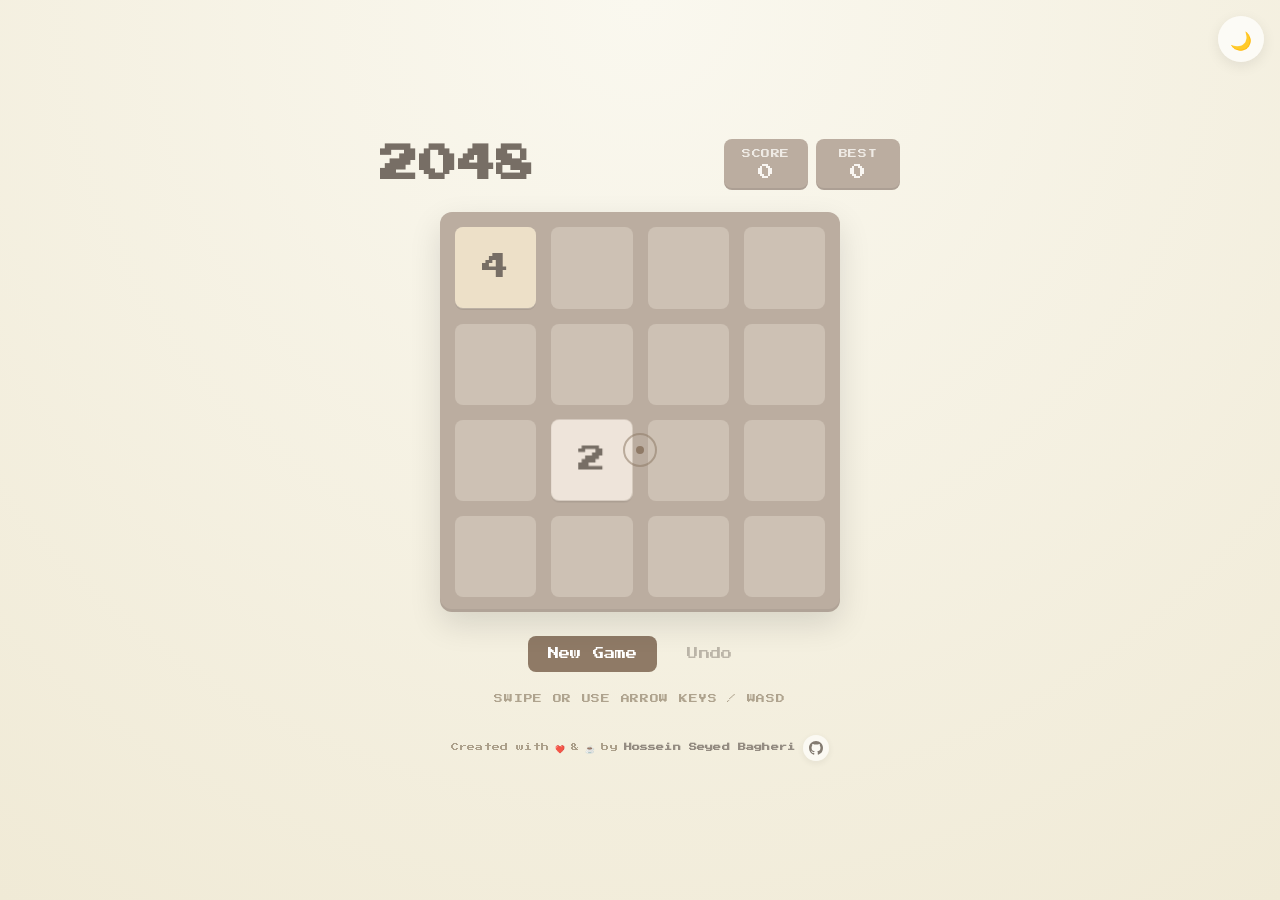
==== commit 1cc6c8b4: "Update index.html" ====
--- a/one-file-HTML/index.html
+++ b/one-file-HTML/index.html
@@ -1267,7 +1267,7 @@
 
       <a
         class="github-link interactive"
-        href="https://github.com/hosseinb1111/Random-Adventure-Generator"
+        href="https://github.com/hosseinb1111/Implement-2048"
         target="_blank"
         rel="noopener noreferrer"
         aria-label="View project on GitHub"
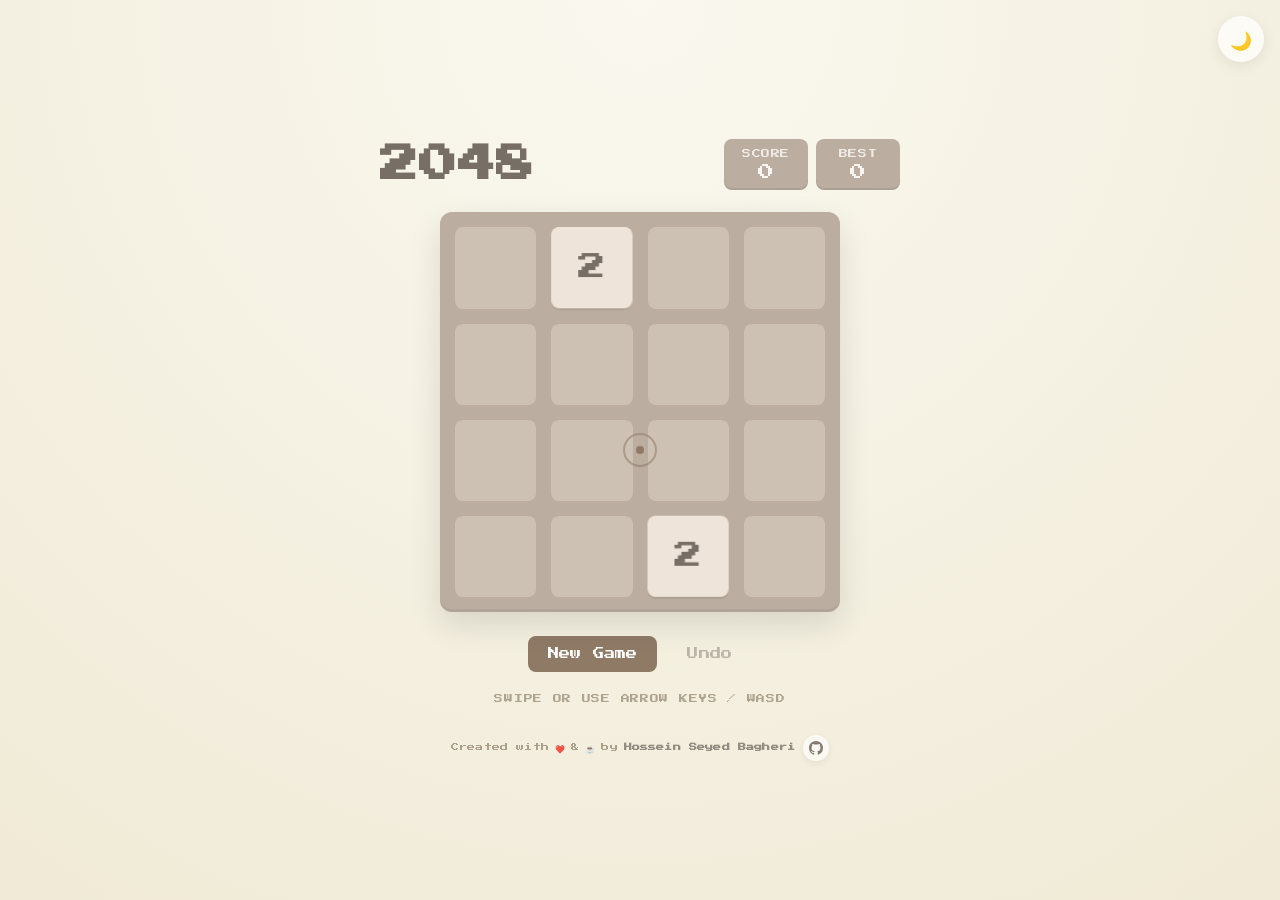
==== commit 9e093bc2: "Update index.html" ====
--- a/one-file-HTML/index.html
+++ b/one-file-HTML/index.html
@@ -6,7 +6,7 @@
     name="viewport"
     content="width=device-width, initial-scale=1.0, maximum-scale=1.0, user-scalable=no, viewport-fit=cover"
   >
-
+<link rel="icon" href="data:image/svg+xml,<svg xmlns='http://www.w3.org/2000/svg' viewBox='0 0 64 64'><rect width='64' height='64' rx='12' fill='%23edc22e'/><text x='32' y='43' font-family='Arial,sans-serif' font-size='21' font-weight='bold' fill='%23f9f6f2' text-anchor='middle'>2048</text></svg>">
   <meta name="theme-color" content="#faf8ef" id="theme-color">
   <meta name="color-scheme" content="light dark">
 
